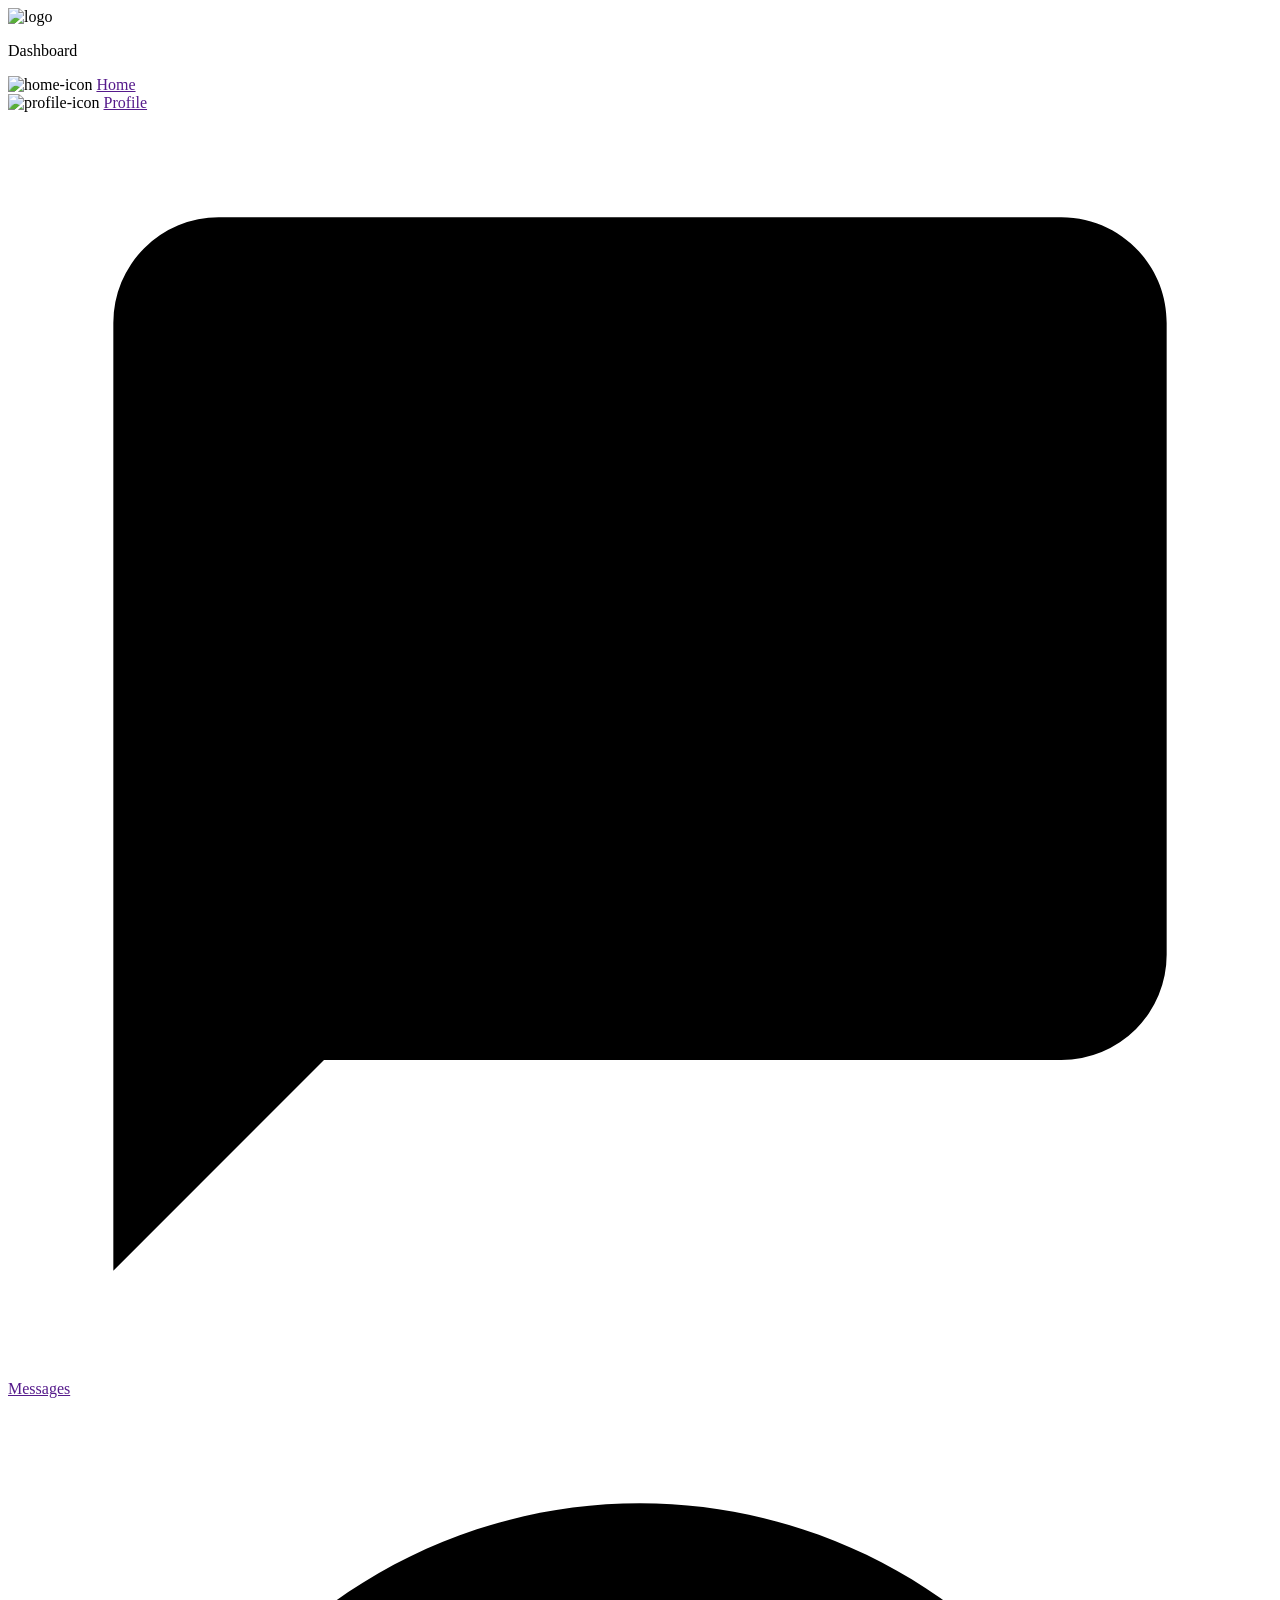
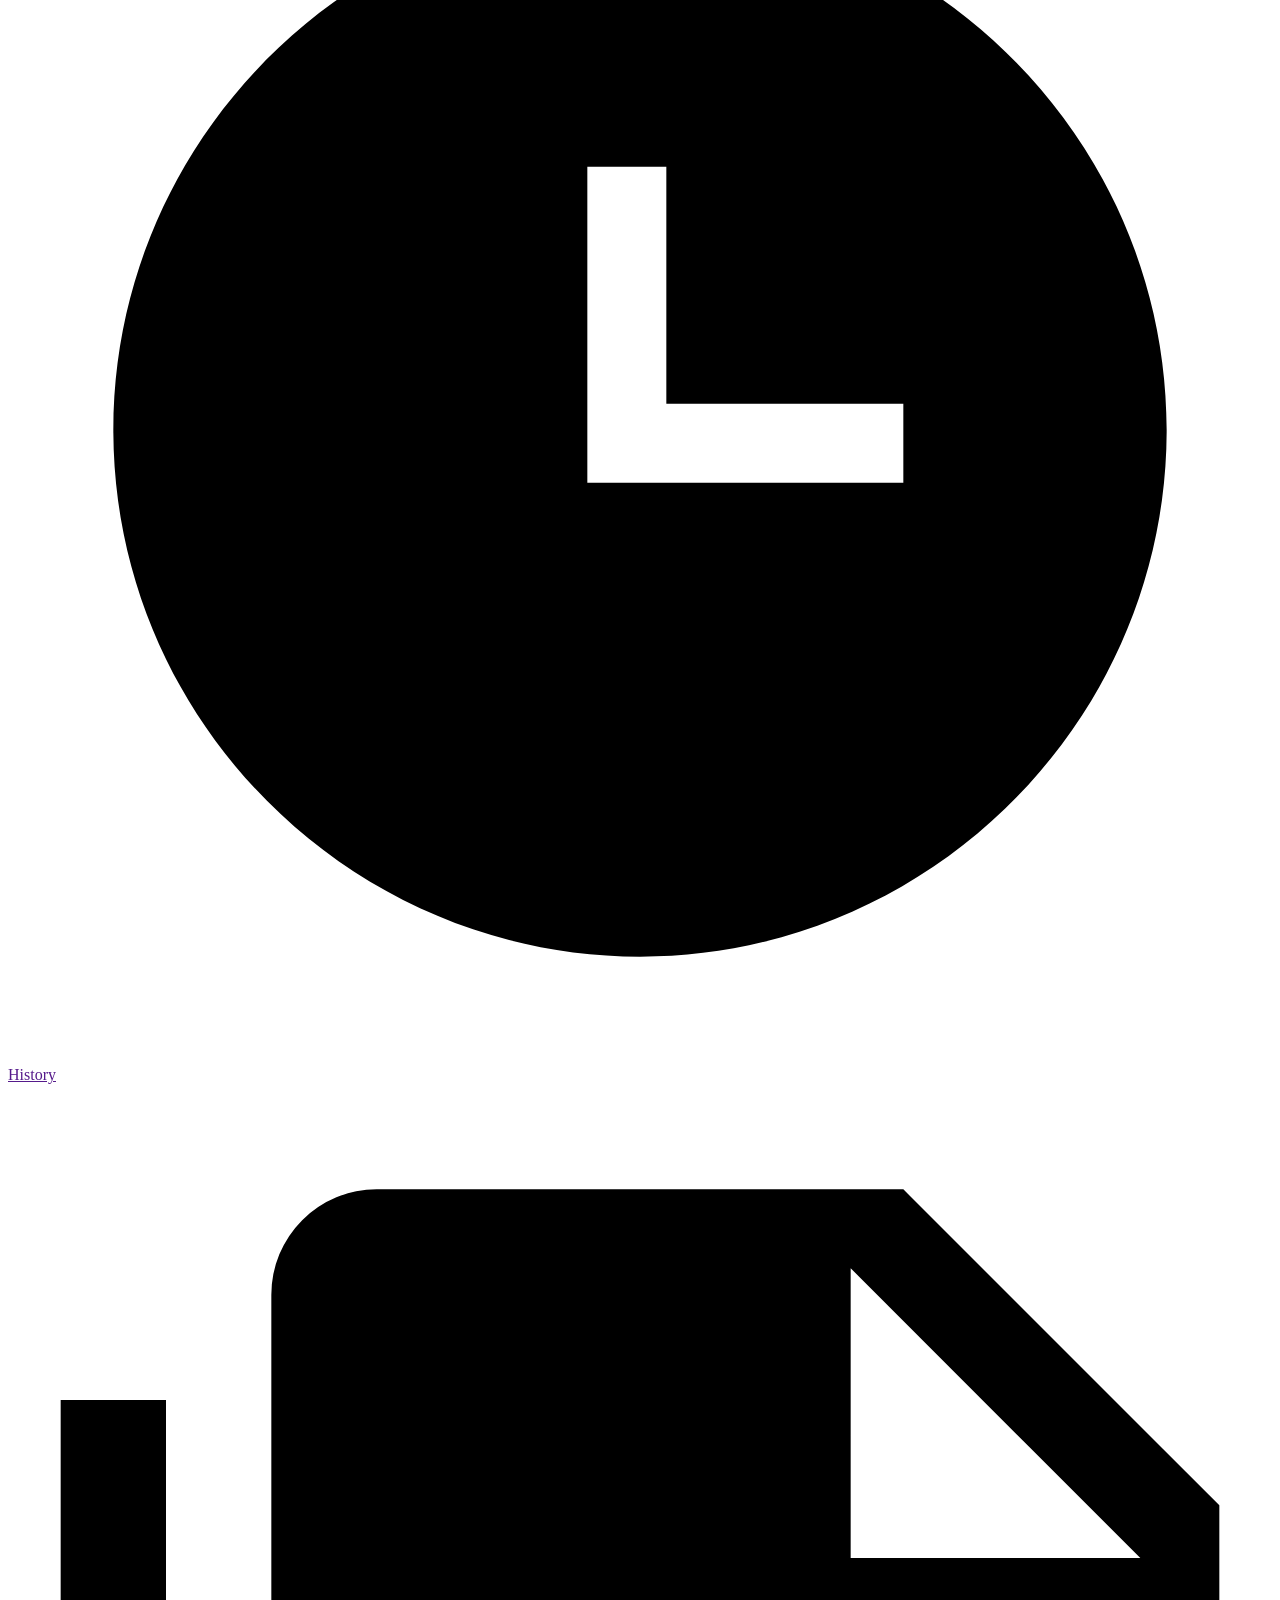
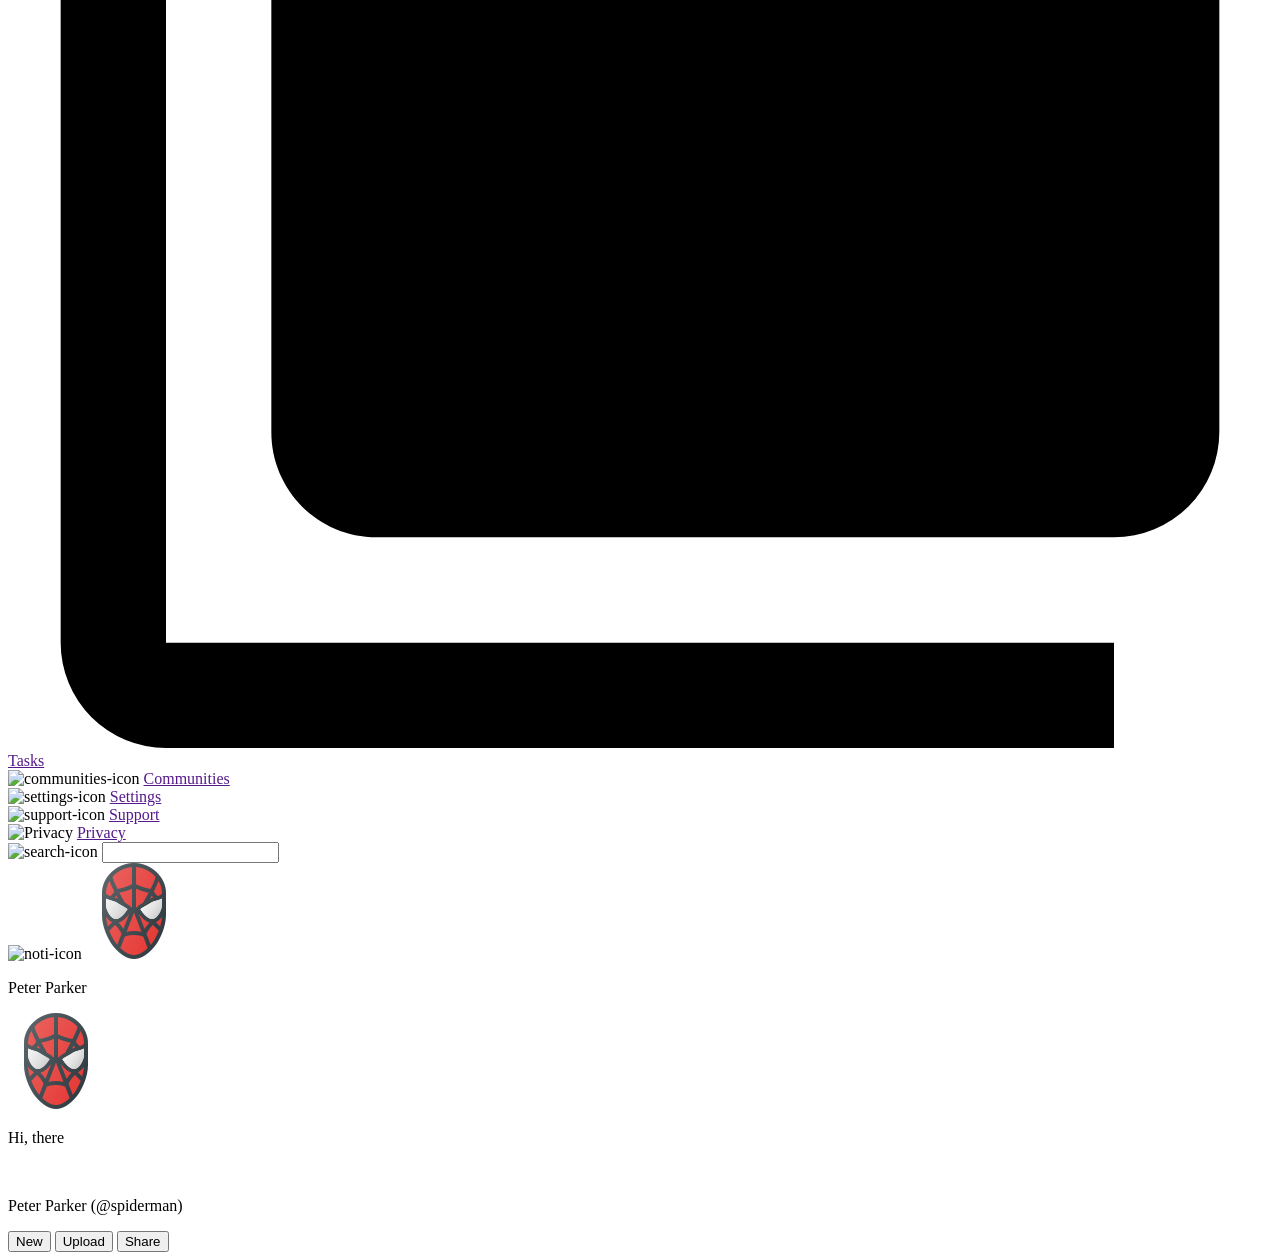
==== 07-admin-dashboard/index.html @ ef9c0b68 "Updated index.html with all the sections" ====
<!DOCTYPE html>
<html lang="en">
<head>
    <meta charset="UTF-8">
    <meta name="viewport" content="width=device-width, initial-scale=1.0">
    <title>Admin Dashboard</title>
    <link rel="stylesheet" href="./style.css">
</head>
<body>
    <div class="sidebar">
        <div class="logo">
            <img src="./images/sidebar/view-dashboard.svg" alt="logo">
            <p>Dashboard</p>
        </div>
        <div class="menu">
            <div>
                <img src="./images/sidebar/home.svg" alt="home-icon">
                <a href>Home</a>
            </div>
            <div>
                 <img src="./images/sidebar/card-account-details.svg" alt="profile-icon">
                <a href>Profile</a>
            </div>
            <div>
                 <img src="./images/sidebar/message.svg" alt="message-icon">
                <a href>Messages</a>
            </div>
            <div>
                 <img src="./images/sidebar/clock-time-three.svg" alt="history-icon">
                <a href>History</a>
            </div>
            <div>
                 <img src="./images/sidebar/note-multiple.svg" alt="tasks-icon">
                <a href>Tasks</a>
            </div>
            <div>
                 <img src="./images/sidebar/account-group.svg" alt="communities-icon">
                <a href>Communities</a>
            </div>
        </div>
        <div class="settings">
            <div>
                 <img src="./images/sidebar/cog.svg" alt="settings-icon">
                <a href>Settings</a>
            </div>
            <div>
                 <img src="./images/sidebar/help-box.svg" alt="support-icon">
                <a href>Support</a>
            </div>
            <div>
                 <img src="./images/sidebar/shield-check.svg" alt="Privacy">
                <a href>Privacy</a>
            </div>
        </div>
    </div>

    <div class="header">
        <div class="header-top">
            <div class="header-top-left">
                <img src="./images/header/search.svg" alt="search-icon">
                <input type="text">
            </div>
            <div class="header-top-right">
                <img src="./images/header/bell-ring.svg" alt="noti-icon"> 
                <img src="./images/logos/spiderman-logo.png" alt="spiderman-logo">
                <p>Peter Parker</p>
            </div>
        </div>

        <div class="header-bottom">
            <div class="header-bottom-left">
                <img src="./images/logos/spiderman-logo.png" alt="spiderman-logo">
                <div class="header-bottom-left-text">
                    <p>Hi, there</p>
                    <br>
                    <p>Peter Parker (@spiderman)</p>
                </div>
            </div>

            <div class="header-bottom-right">
                <button>New</button>
                <button>Upload</button>
                <button>Share</button>
            </div>
        </div>

    </div>


</body>
</html>
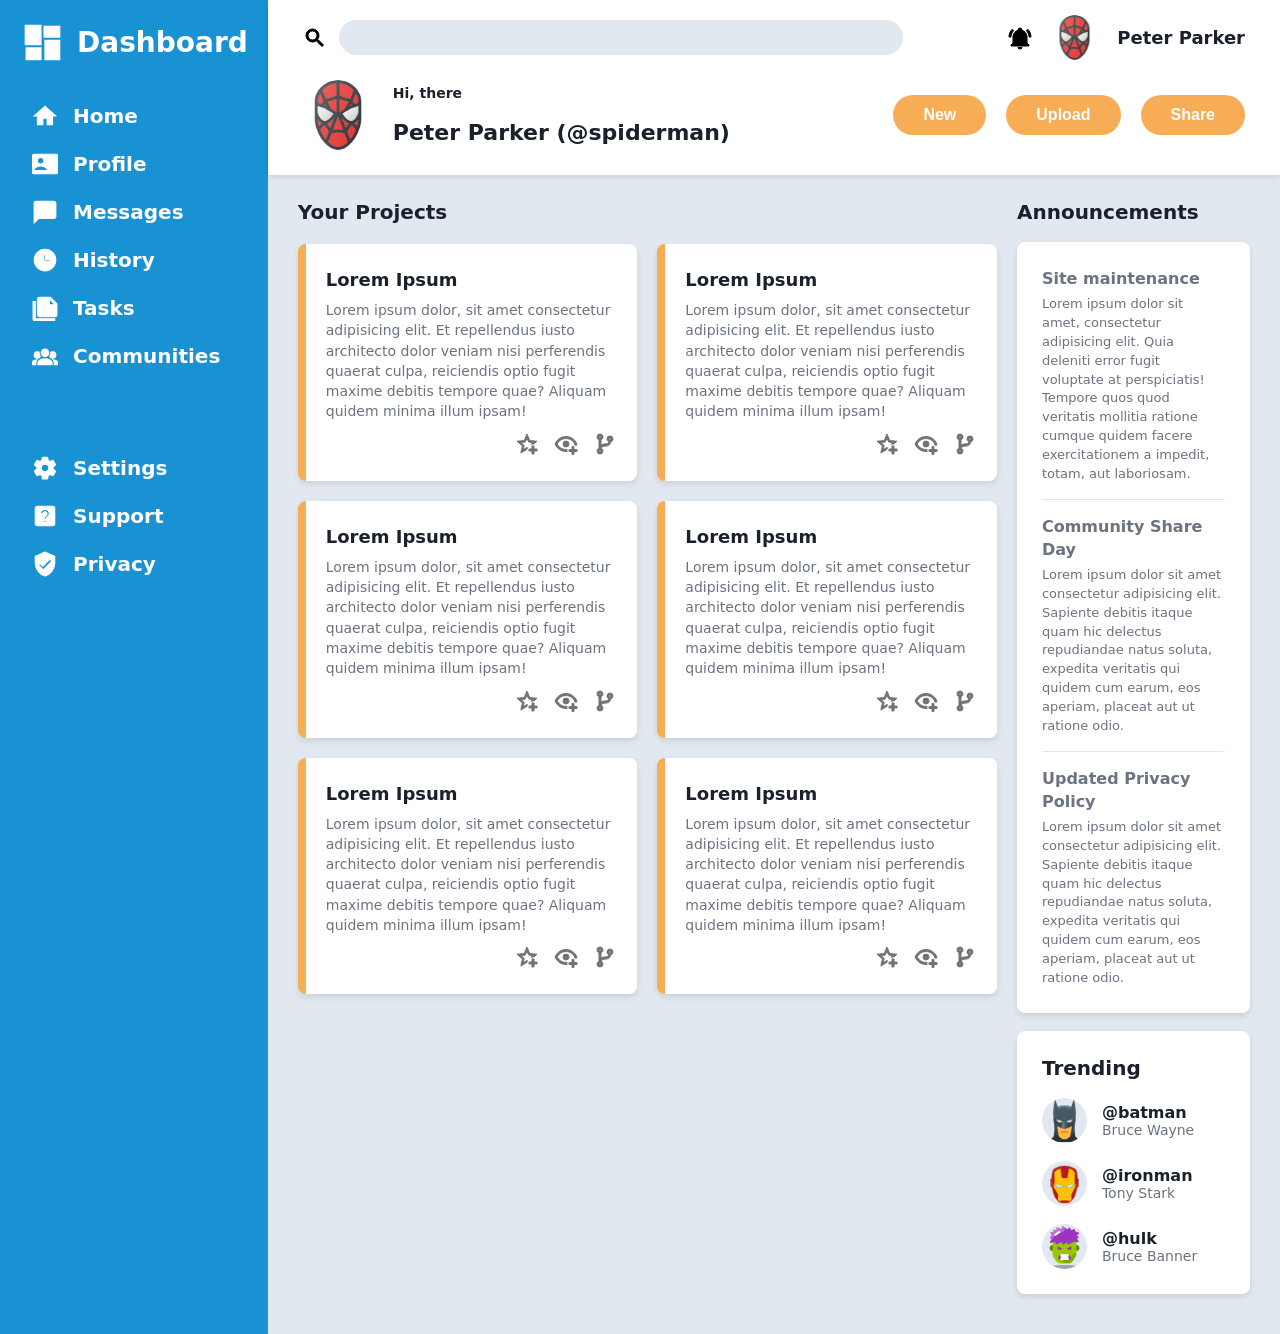
==== commit f1e7f58e: "feat: add admin dashboard" ====
--- a/07-admin-dashboard/index.html
+++ b/07-admin-dashboard/index.html
@@ -86,6 +86,111 @@
 
     </div>
 
+    <div class="container">
+        <h3> Your Projects</h3>
+        <div class="cards">
+            <div class="card">
+                <h3> Lorem Ipsum</h3>
+                <p>Lorem ipsum dolor, sit amet consectetur adipisicing elit. Et repellendus iusto architecto dolor veniam nisi perferendis quaerat culpa, reiciendis optio fugit maxime debitis tempore quae? Aliquam quidem minima illum ipsam!</p>
+                <div class="icons-card">
+                    <img src="./images/cards/star-plus-outline.svg" alt="star-plus">
+                    <img src="./images/cards/eye-plus-outline.svg" alt="eye-plus">
+                    <img src="./images/cards/source-branch.svg" alt="branch">
+                </div>
+            </div>
+            <div class="card">
+                <h3> Lorem Ipsum</h3>
+                <p>Lorem ipsum dolor, sit amet consectetur adipisicing elit. Et repellendus iusto architecto dolor veniam nisi perferendis quaerat culpa, reiciendis optio fugit maxime debitis tempore quae? Aliquam quidem minima illum ipsam!</p>
+                <div class="icons-card">
+                    <img src="./images/cards/star-plus-outline.svg" alt="star-plus">
+                    <img src="./images/cards/eye-plus-outline.svg" alt="eye-plus">
+                    <img src="./images/cards/source-branch.svg" alt="branch">
+                </div>
+            </div>
+            <div class="card">
+                <h3> Lorem Ipsum</h3>
+                <p>Lorem ipsum dolor, sit amet consectetur adipisicing elit. Et repellendus iusto architecto dolor veniam nisi perferendis quaerat culpa, reiciendis optio fugit maxime debitis tempore quae? Aliquam quidem minima illum ipsam!</p>
+                <div class="icons-card">
+                    <img src="./images/cards/star-plus-outline.svg" alt="star-plus">
+                    <img src="./images/cards/eye-plus-outline.svg" alt="eye-plus">
+                    <img src="./images/cards/source-branch.svg" alt="branch">
+                </div>
+            </div>
+            <div class="card">
+                <h3> Lorem Ipsum</h3>
+                <p>Lorem ipsum dolor, sit amet consectetur adipisicing elit. Et repellendus iusto architecto dolor veniam nisi perferendis quaerat culpa, reiciendis optio fugit maxime debitis tempore quae? Aliquam quidem minima illum ipsam!</p>
+                <div class="icons-card">
+                    <img src="./images/cards/star-plus-outline.svg" alt="star-plus">
+                    <img src="./images/cards/eye-plus-outline.svg" alt="eye-plus">
+                    <img src="./images/cards/source-branch.svg" alt="branch">
+                </div>
+            </div>
+            <div class="card">
+                <h3> Lorem Ipsum</h3>
+                <p>Lorem ipsum dolor, sit amet consectetur adipisicing elit. Et repellendus iusto architecto dolor veniam nisi perferendis quaerat culpa, reiciendis optio fugit maxime debitis tempore quae? Aliquam quidem minima illum ipsam!</p>
+                <div class="icons-card">
+                    <img src="./images/cards/star-plus-outline.svg" alt="star-plus">
+                    <img src="./images/cards/eye-plus-outline.svg" alt="eye-plus">
+                    <img src="./images/cards/source-branch.svg" alt="branch">
+                </div>
+            </div>
+            <div class="card">
+                <h3> Lorem Ipsum</h3>
+                <p>Lorem ipsum dolor, sit amet consectetur adipisicing elit. Et repellendus iusto architecto dolor veniam nisi perferendis quaerat culpa, reiciendis optio fugit maxime debitis tempore quae? Aliquam quidem minima illum ipsam!</p>
+                <div class="icons-card">
+                    <img src="./images/cards/star-plus-outline.svg" alt="star-plus">
+                    <img src="./images/cards/eye-plus-outline.svg" alt="eye-plus">
+                    <img src="./images/cards/source-branch.svg" alt="branch">
+                </div>
+            </div>
+
+        </div>
+        <div class="side">
+            <h3>Announcements</h3>
+            <div class="announcements">
+                <div class="site-maintenance">
+                    <h3>Site maintenance</h3>
+                    Lorem ipsum dolor sit amet, consectetur adipisicing elit. Quia deleniti error fugit voluptate at perspiciatis! Tempore quos quod veritatis mollitia ratione cumque quidem facere exercitationem a impedit, totam, aut laboriosam.
+                </div>
+                <hr>
+                <div class="community-share-day">
+                    <h3>Community Share Day</h3>
+                    Lorem ipsum dolor sit amet consectetur adipisicing elit. Sapiente debitis itaque quam hic delectus repudiandae natus soluta, expedita veritatis qui quidem cum earum, eos aperiam, placeat aut ut ratione odio.
+                </div>
+                <hr>
+                <div class="updated-privacy-policy">
+                    <h3>Updated Privacy Policy</h3>
+                    Lorem ipsum dolor sit amet consectetur adipisicing elit. Sapiente debitis itaque quam hic delectus repudiandae natus soluta, expedita veritatis qui quidem cum earum, eos aperiam, placeat aut ut ratione odio.
+                </div>
+            </div>
+            <div class="trending">
+                <h3>Trending</h3>
+                <div class="user">
+                    <img src="./images/logos/batman-logo.png" alt="batman logo">
+                    <div class="text-user">
+                        <p>@batman</p>
+                        <p>Bruce Wayne</p>
+                    </div>
+                </div>
+                <div class="user">
+                    <img src="./images/logos/iron-man-logo.png" alt="ironman logo">
+                    <div class="text-user">
+                        <p>@ironman</p>
+                        <p>Tony Stark</p>
+                    </div>
+                </div>
+                <div class="user">
+                    <img src="./images/logos/hulk-logo.png" alt="hulk logo">
+                    <div class="text-user">
+                        <p>@hulk</p>
+                        <p>Bruce Banner</p>
+                    </div>
+                </div>
+                </div>
+            </div>
+
+        </div>
+    </div>
 
 </body>
 </html>
--- a/07-admin-dashboard/style.css
+++ b/07-admin-dashboard/style.css
@@ -0,0 +1,346 @@
+:root {
+    --blue: #1992d4;
+    --white: #ffffff;
+    --light-gray: #e2e8f0;
+    --gray: #6b7280;
+    --dark: #1a202c;
+    --gold: #f6ad55;
+}
+
+* {
+    margin: 0;
+    padding: 0;
+    box-sizing: border-box;
+}
+
+body {
+    display: grid;
+    grid-template-columns: 1fr 4fr;
+    grid-template-rows: auto 1fr;
+    min-height: 100vh;
+    font-family: "Segoe UI", Roboto, system-ui, sans-serif;
+    color: var(--dark);
+}
+
+a {
+    text-decoration: none;
+    color: inherit;
+}
+
+a:hover {
+    color: var(--light-gray);
+}
+
+/* ============ SIDEBAR ============ */
+
+.sidebar {
+    grid-row: 1 / -1;
+    background-color: var(--blue);
+    color: var(--white);
+    display: flex;
+    flex-direction: column;
+    gap: 30px;
+    padding: 20px;
+    font-weight: 600;
+}
+
+.logo {
+    display: flex;
+    align-items: center;
+    gap: 12px;
+    font-size: 28px;
+    font-weight: 700;
+}
+
+.logo > img {
+    width: 45px;
+    height: 45px;
+}
+
+.menu,
+.settings {
+    display: grid;
+    gap: 6px;
+}
+
+.settings {
+    margin-top: 40px;
+}
+
+.menu > div,
+.settings > div {
+    display: flex;
+    align-items: center;
+    gap: 15px;
+    font-size: 20px;
+    padding: 8px 12px;
+    border-radius: 8px;
+    cursor: pointer;
+}
+
+.menu > div:hover,
+.settings > div:hover {
+    background-color: rgba(255, 255, 255, 0.1);
+}
+
+.menu > div > img,
+.settings > div > img {
+    width: 26px;
+    height: 26px;
+}
+
+/* ============ HEADER ============ */
+
+.header {
+    grid-column: 2;
+    background-color: var(--white);
+    display: flex;
+    flex-direction: column;
+    gap: 20px;
+    padding: 15px 35px 25px;
+    box-shadow: 0 2px 5px rgba(0, 0, 0, 0.1);
+    z-index: 1;
+}
+
+.header-top {
+    display: flex;
+    justify-content: space-between;
+    align-items: center;
+    gap: 20px;
+}
+
+.header-top-left {
+    display: flex;
+    align-items: center;
+    gap: 12px;
+    flex: 1;
+    max-width: 600px;
+}
+
+.header-top-left > img {
+    width: 24px;
+    height: 24px;
+    filter: invert(1);
+}
+
+.header-top-left input {
+    flex: 1;
+    border: none;
+    background-color: var(--light-gray);
+    border-radius: 20px;
+    padding: 9px 18px;
+    font-size: 15px;
+    outline: none;
+}
+
+.header-top-right {
+    display: flex;
+    align-items: center;
+    gap: 20px;
+    font-weight: 700;
+    font-size: 18px;
+}
+
+.header-top-right > img:nth-child(1) {
+    width: 24px;
+    height: 24px;
+    filter: invert(1);
+}
+
+.header-top-right > img:nth-child(2) {
+    width: 45px;
+    height: 45px;
+    border-radius: 50%;
+    object-fit: cover;
+}
+
+.header-bottom {
+    display: flex;
+    justify-content: space-between;
+    align-items: center;
+    gap: 20px;
+}
+
+.header-bottom-left {
+    display: flex;
+    align-items: center;
+    gap: 20px;
+}
+
+.header-bottom-left > img {
+    width: 70px;
+    height: 70px;
+    border-radius: 50%;
+    object-fit: cover;
+}
+
+.header-bottom-left-text p:first-child {
+    font-size: 14px;
+    font-weight: 600;
+}
+
+.header-bottom-left-text p:last-child {
+    font-size: 22px;
+    font-weight: 800;
+}
+
+.header-bottom-right {
+    display: flex;
+    gap: 20px;
+}
+
+.header-bottom-right button {
+    background-color: var(--gold);
+    color: var(--white);
+    border: none;
+    border-radius: 20px;
+    padding: 11px 30px;
+    font-size: 16px;
+    font-weight: 700;
+    cursor: pointer;
+}
+
+.header-bottom-right button:hover {
+    filter: brightness(0.95);
+}
+
+/* ============ MAIN CONTENT ============ */
+
+.container {
+    grid-column: 2;
+    background-color: var(--light-gray);
+    padding: 25px 30px 40px;
+    display: grid;
+    grid-template-columns: 3fr 1fr;
+    grid-template-rows: auto 1fr;
+    gap: 20px;
+    align-items: start;
+}
+
+.container > h3 {
+    grid-column: 1;
+    font-size: 20px;
+    font-weight: 700;
+}
+
+.cards {
+    grid-column: 1;
+    display: grid;
+    grid-template-columns: repeat(2, 1fr);
+    gap: 20px;
+}
+
+.card {
+    background-color: var(--white);
+    border-left: 8px solid var(--gold);
+    border-radius: 8px;
+    padding: 25px 20px;
+    box-shadow: 0 3px 6px rgba(0, 0, 0, 0.1);
+    display: flex;
+    flex-direction: column;
+    gap: 10px;
+}
+
+.card h3 {
+    font-size: 18px;
+    font-weight: 700;
+}
+
+.card p {
+    color: var(--gray);
+    font-size: 14px;
+    line-height: 1.45;
+}
+
+.icons-card {
+    margin-top: auto;
+    display: flex;
+    justify-content: flex-end;
+    gap: 15px;
+}
+
+.icons-card img {
+    width: 24px;
+    height: 24px;
+    filter: invert(1);
+    opacity: 0.55;
+    cursor: pointer;
+}
+
+/* ============ SIDE (Announcements + Trending) ============ */
+
+.side {
+    grid-column: 2;
+    grid-row: 1 / -1;
+    display: flex;
+    flex-direction: column;
+    gap: 18px;
+}
+
+.side > h3 {
+    font-size: 20px;
+    font-weight: 700;
+}
+
+.announcements {
+    background-color: var(--white);
+    border-radius: 8px;
+    padding: 25px;
+    box-shadow: 0 3px 6px rgba(0, 0, 0, 0.1);
+}
+
+.announcements h3 {
+    font-size: 16px;
+    font-weight: 700;
+    margin-bottom: 5px;
+}
+
+.announcements > div {
+    color: var(--gray);
+    font-size: 13px;
+    line-height: 1.45;
+}
+
+.announcements hr {
+    border: 0;
+    border-top: 1px solid var(--light-gray);
+    margin: 15px 0;
+}
+
+.trending {
+    background-color: var(--white);
+    border-radius: 8px;
+    padding: 25px;
+    box-shadow: 0 3px 6px rgba(0, 0, 0, 0.1);
+    display: flex;
+    flex-direction: column;
+    gap: 18px;
+}
+
+.trending > h3 {
+    font-size: 20px;
+    font-weight: 700;
+}
+
+.user {
+    display: flex;
+    align-items: center;
+    gap: 15px;
+}
+
+.user > img {
+    width: 45px;
+    height: 45px;
+    border-radius: 50%;
+    object-fit: cover;
+    background-color: var(--light-gray);
+}
+
+.text-user p:first-child {
+    font-weight: 700;
+}
+
+.text-user p:last-child {
+    color: var(--gray);
+    font-size: 14px;
+}
